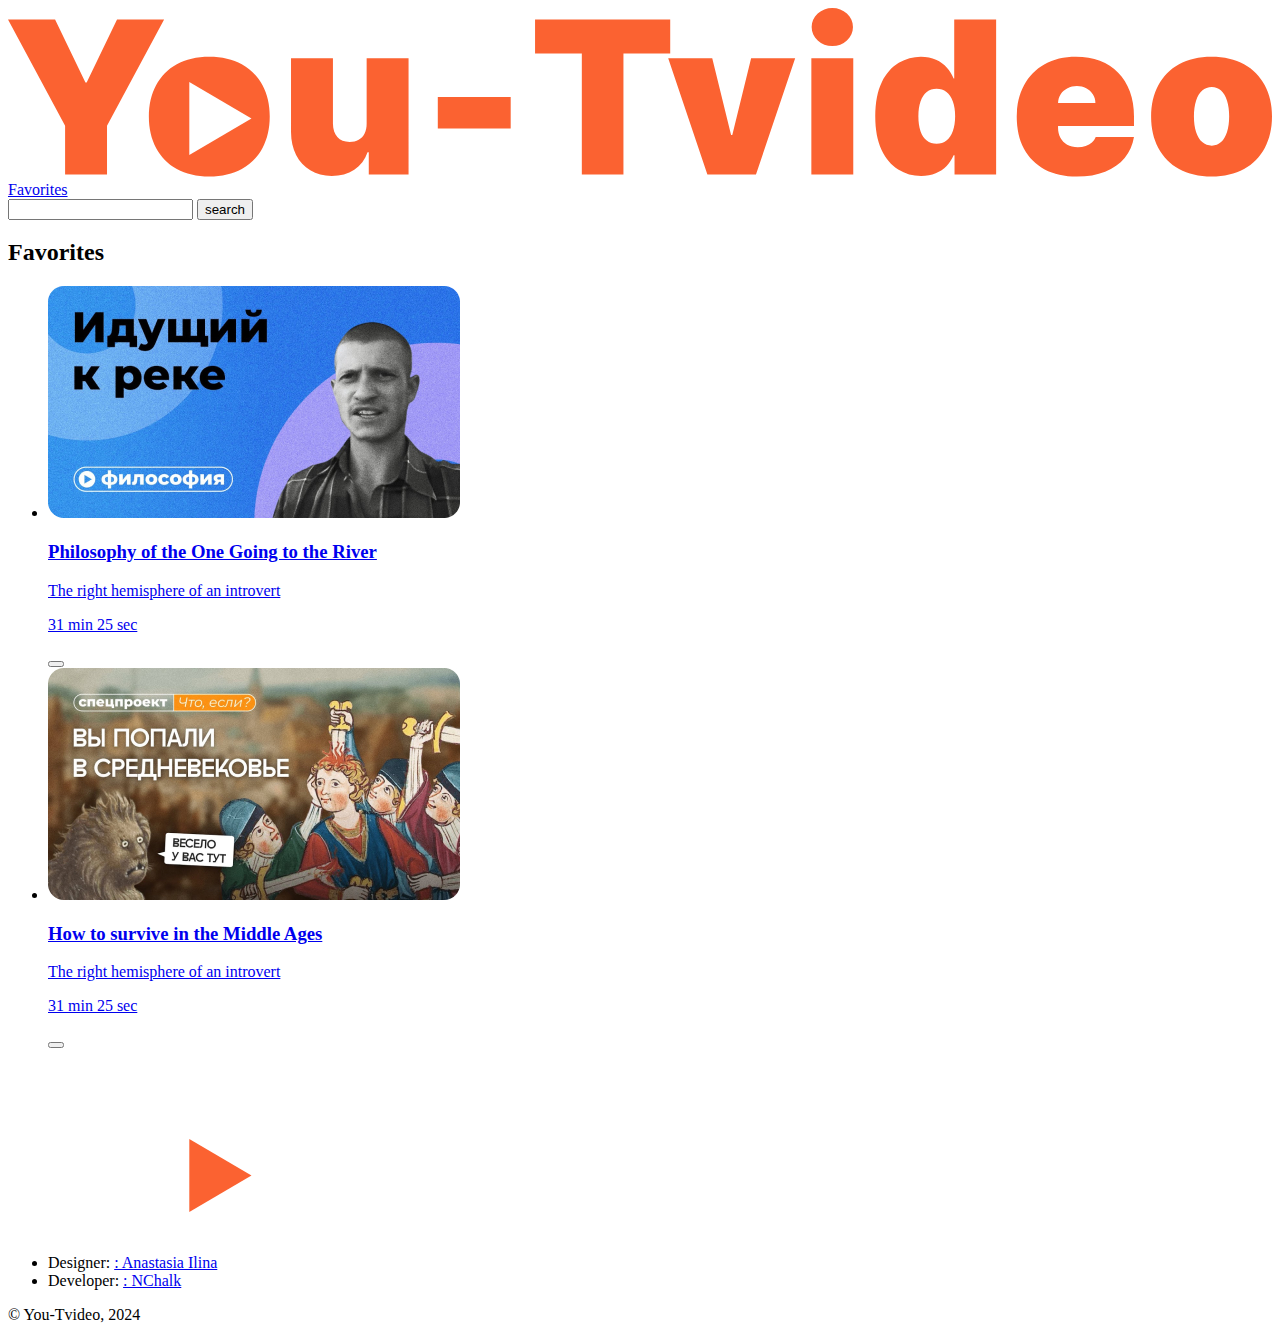
==== favorite.html @ aa12501b "html" ====
<!DOCTYPE html>
<html lang="en">

<head>
    <meta charset="UTF-8">
    <meta name="viewport" content="width=device-width, initial-scale=1.0">
    <title>YouTVideo - Comfortable video hosting for you</title>
</head>

<body>
    <header class="header">
        <div class="container header__container">
            <a href="#" class="header__link">
                <svg class="header__logo" viewBox="0 0 240 32" role="img" aria-label="logo of youtvideo">
                    <use xlink:href="/image/sprite.svg#logo-orange"></use>
                </svg>
            </a>
            <a href="/favorite.html" class="header__link header__link_favorite">
                Favorites
            </a>
        </div>
    </header>

    <main>
        <section class="search">
            <div class="container">
                <form class="search__form">
                    <label class="search__label">
                        <input type="search" class="search__input">
                        <button class="search__btn" type="submit">search</button>
                    </label>
                </form>
            </div>
        </section>
        <section class="video-list">
            <div class="container">
                <h2 class="video-list__title">Favorites</h2>
                <ul class="video-list__items">
                    <li class="video-list__item">
                        <article class="video-card">
                            <a href="/video/11" class="video-card__link">
                                <img src="image/image1.jpg" alt="video preview Philosophy of the One Going to the River" class="video-card__thumbnail">
                                <h3 class="video-card__title">Philosophy of the One Going to the River</h3>
                                <p class="video-card__channel">The right hemisphere of an introvert</p>
                                <p class="video-card__duration">31 min 25 sec</p>
                            </a>
                            <button class="video-card__favorite" type="button"></button>
                        </article>
                    </li>

                    <li class="video-list__item">
                        <article class="video-card">
                            <a href="/video/12" class="video-card__link">
                                <img src="image/image2.jpg" alt="video preview How to survive in the Middle Ages" class="video-card__thumbnail">
                                <h3 class="video-card__title">How to survive in the Middle Ages</h3>
                                <p class="video-card__channel">The right hemisphere of an introvert</p>
                                <p class="video-card__duration">31 min 25 sec</p>
                            </a>
                            <button class="video-card__favorite" type="button"></button>
                        </article>
                    </li>
                </ul>
            </div>
        </section>
    </main>
    <footer class="footer">
        <div class="container footer__container">
            <a href="#" class="footer__link">
                <svg class="footer__logo" viewBox="0 0 360 48" role="img" aria-label="logo of youtvideo">
                    <use xlink:href="/image/sprite.svg#logo-white"></use>
                </svg>
            </a>

            <ul class="footer__devrlopers-list">
                <li class="footer__developers_item">Designer:
                    <a class="footer__developers_link" href="https://t.me/Mrshmallowww" target="_blank" rel="noopener">: Anastasia Ilina</a>
                </li>
                <li class="footer__developers_item">Developer:
                    <a class="footer__developers_link" href="https://t.me/dev_Nchalk" target="_blank" rel="noopener">: NChalk</a>
                </li>
            </ul>

            <p class="footer__copyright">
                © You-Tvideo, 2024
            </p>
        </div>
    </footer>
</body>

</html>
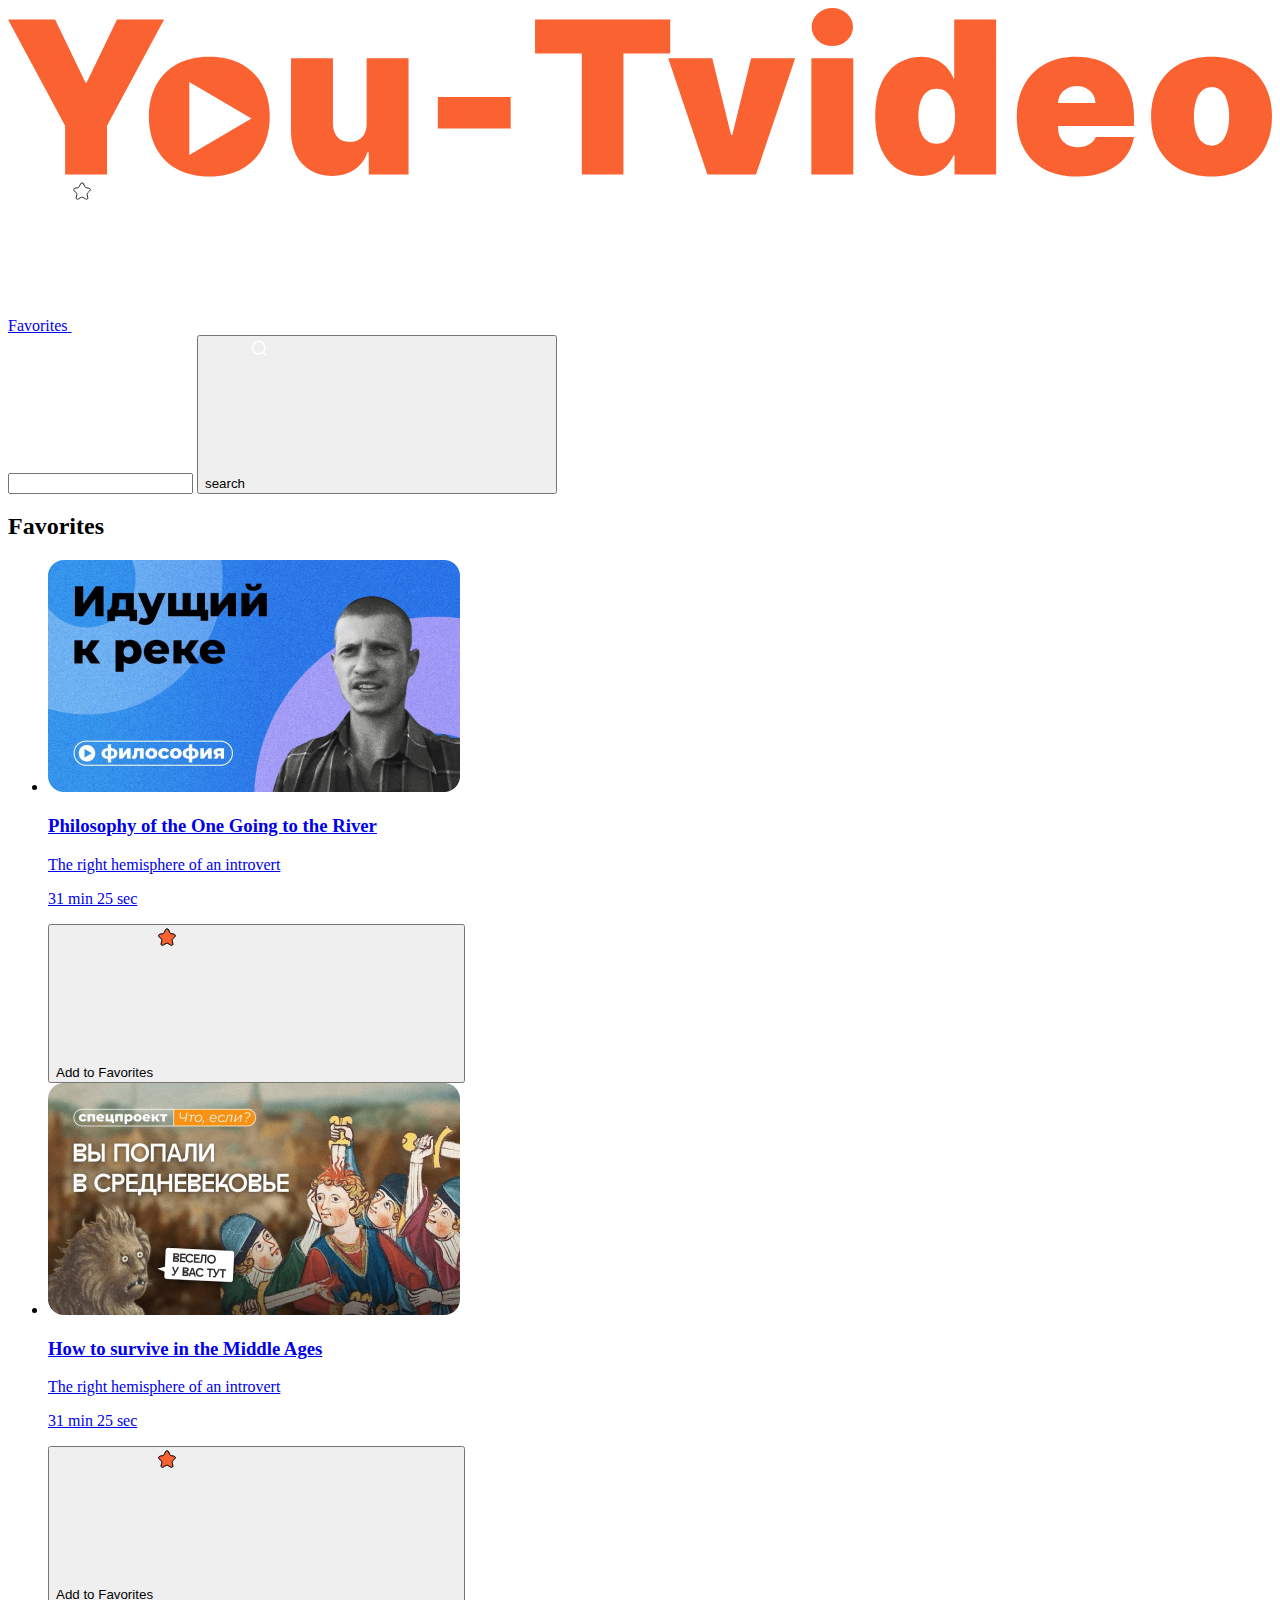
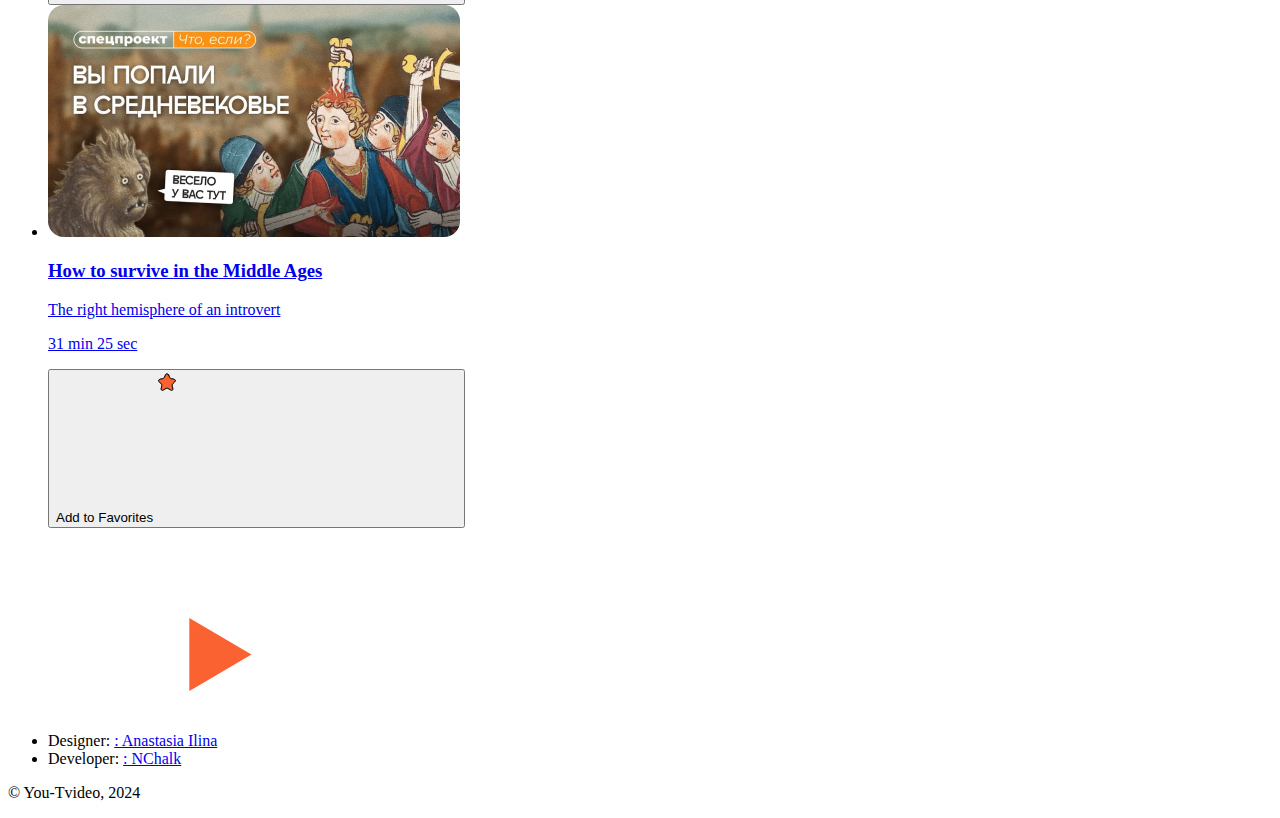
==== commit 0372b4a2: "html complete" ====
--- a/favorite.html
+++ b/favorite.html
@@ -16,8 +16,11 @@
                 </svg>
             </a>
             <a href="/favorite.html" class="header__link header__link_favorite">
-                Favorites
+                <span>Favorites</span>
             </a>
+            <svg class="header__icon">
+                <use xlink:href="/image/sprite.svg#star-ob"></use>
+            </svg>
         </div>
     </header>
 
@@ -25,10 +28,13 @@
         <section class="search">
             <div class="container">
                 <form class="search__form">
-                    <label class="search__label">
-                        <input type="search" class="search__input">
-                        <button class="search__btn" type="submit">search</button>
-                    </label>
+                    <input type="search" class="search__input">
+                    <button class="search__btn" type="submit">
+                        <span>search</span>
+                        <svg class="serarch__icon">
+                            <use xlink:href="/image/sprite.svg#search"></use>
+                        </svg>
+                    </button>
                 </form>
             </div>
         </section>
@@ -39,24 +45,60 @@
                     <li class="video-list__item">
                         <article class="video-card">
                             <a href="/video/11" class="video-card__link">
-                                <img src="image/image1.jpg" alt="video preview Philosophy of the One Going to the River" class="video-card__thumbnail">
+                                <img src="image/image1.jpg" alt="video preview Philosophy of the One Going to the River"
+                                    class="video-card__thumbnail">
                                 <h3 class="video-card__title">Philosophy of the One Going to the River</h3>
                                 <p class="video-card__channel">The right hemisphere of an introvert</p>
                                 <p class="video-card__duration">31 min 25 sec</p>
                             </a>
-                            <button class="video-card__favorite" type="button"></button>
+                            <button class="video-card__favorite" type="button"
+                                aria-label="Add to Favorites Philosophy of the One Going to the River">Add to
+                                Favorites
+                            <svg class="serarch__icon">
+                                <use class="star-o" xlink:href="/image/sprite.svg#star-ob"></use>
+                                <use class="star" xlink:href="/image/sprite.svg#star"></use>
+                            </svg>
+                            </button>
                         </article>
                     </li>
 
                     <li class="video-list__item">
                         <article class="video-card">
                             <a href="/video/12" class="video-card__link">
-                                <img src="image/image2.jpg" alt="video preview How to survive in the Middle Ages" class="video-card__thumbnail">
+                                <img src="image/image2.jpg" alt="video preview How to survive in the Middle Ages"
+                                    class="video-card__thumbnail">
                                 <h3 class="video-card__title">How to survive in the Middle Ages</h3>
                                 <p class="video-card__channel">The right hemisphere of an introvert</p>
                                 <p class="video-card__duration">31 min 25 sec</p>
                             </a>
-                            <button class="video-card__favorite" type="button"></button>
+                            <button class="video-card__favorite" type="button"
+                                aria-label="Add to Favorites Philosophy of the One Going to the River">Add to
+                                Favorites
+                            <svg class="serarch__icon">
+                                <use class="star-o" xlink:href="/image/sprite.svg#star-ob"></use>
+                                <use class="star" xlink:href="/image/sprite.svg#star"></use>
+                            </svg>
+                            </button>
+                        </article>
+                    </li>
+
+                    <li class="video-list__item">
+                        <article class="video-card">
+                            <a href="/video/12" class="video-card__link">
+                                <img src="image/image2.jpg" alt="video preview How to survive in the Middle Ages"
+                                    class="video-card__thumbnail">
+                                <h3 class="video-card__title">How to survive in the Middle Ages</h3>
+                                <p class="video-card__channel">The right hemisphere of an introvert</p>
+                                <p class="video-card__duration">31 min 25 sec</p>
+                            </a>
+                            <button class="video-card__favorite" type="button"
+                                aria-label="Add to Favorites Philosophy of the One Going to the River">Add to
+                                Favorites
+                            <svg class="serarch__icon">
+                                <use class="star-o" xlink:href="/image/sprite.svg#star-ob"></use>
+                                <use class="star" xlink:href="/image/sprite.svg#star"></use>
+                            </svg>
+                            </button>
                         </article>
                     </li>
                 </ul>
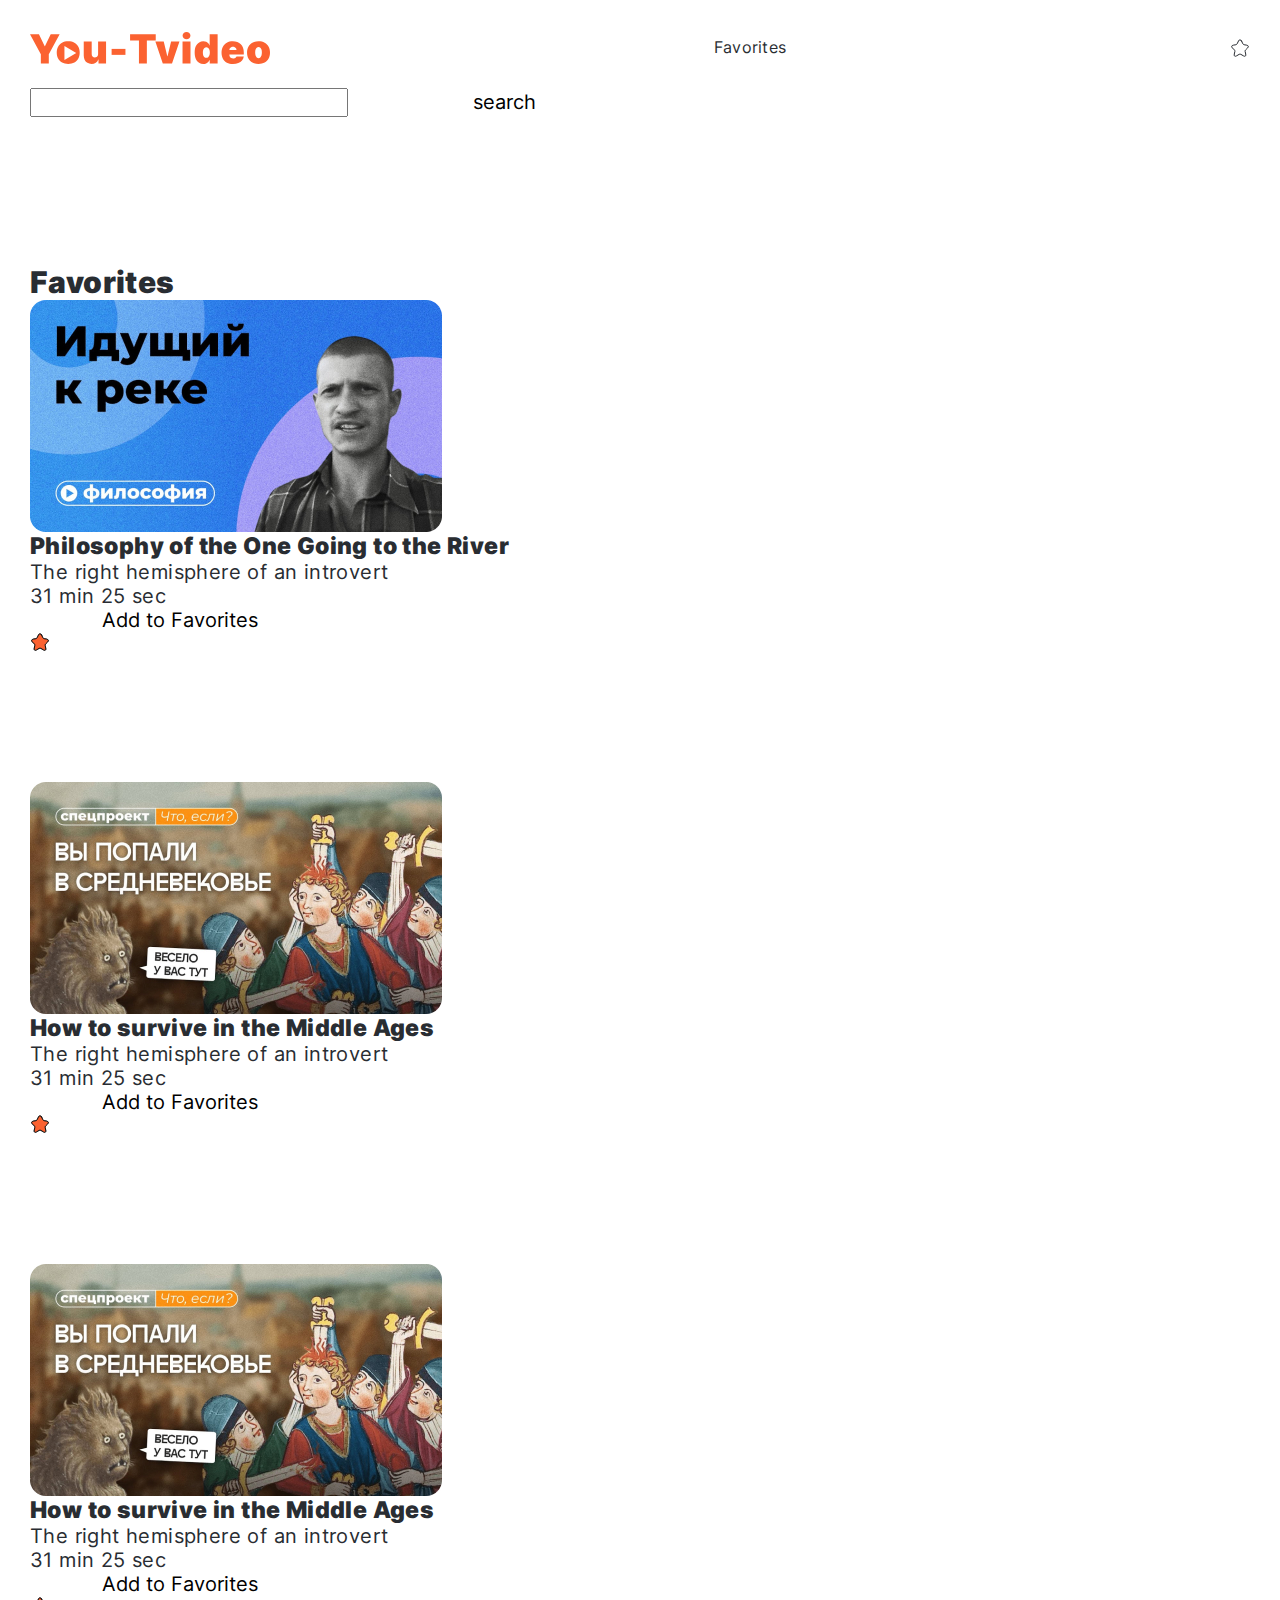
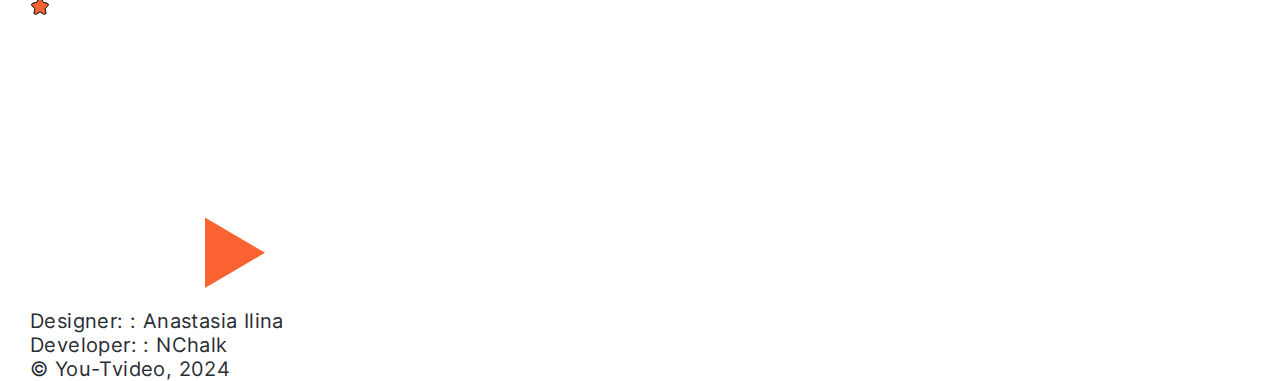
==== commit 6d2322cb: "styles wip" ====
--- a/favorite.html
+++ b/favorite.html
@@ -5,6 +5,8 @@
     <meta charset="UTF-8">
     <meta name="viewport" content="width=device-width, initial-scale=1.0">
     <title>YouTVideo - Comfortable video hosting for you</title>
+    <link rel="stylesheet" href="css/normalize.css">
+    <link rel="stylesheet" href="css/index.css">
 </head>
 
 <body>
@@ -54,10 +56,10 @@
                             <button class="video-card__favorite" type="button"
                                 aria-label="Add to Favorites Philosophy of the One Going to the River">Add to
                                 Favorites
-                            <svg class="serarch__icon">
-                                <use class="star-o" xlink:href="/image/sprite.svg#star-ob"></use>
-                                <use class="star" xlink:href="/image/sprite.svg#star"></use>
-                            </svg>
+                                <svg class="serarch__icon">
+                                    <use class="star-o" xlink:href="/image/sprite.svg#star-ob"></use>
+                                    <use class="star" xlink:href="/image/sprite.svg#star"></use>
+                                </svg>
                             </button>
                         </article>
                     </li>
@@ -74,10 +76,10 @@
                             <button class="video-card__favorite" type="button"
                                 aria-label="Add to Favorites Philosophy of the One Going to the River">Add to
                                 Favorites
-                            <svg class="serarch__icon">
-                                <use class="star-o" xlink:href="/image/sprite.svg#star-ob"></use>
-                                <use class="star" xlink:href="/image/sprite.svg#star"></use>
-                            </svg>
+                                <svg class="serarch__icon">
+                                    <use class="star-o" xlink:href="/image/sprite.svg#star-ob"></use>
+                                    <use class="star" xlink:href="/image/sprite.svg#star"></use>
+                                </svg>
                             </button>
                         </article>
                     </li>
@@ -94,10 +96,10 @@
                             <button class="video-card__favorite" type="button"
                                 aria-label="Add to Favorites Philosophy of the One Going to the River">Add to
                                 Favorites
-                            <svg class="serarch__icon">
-                                <use class="star-o" xlink:href="/image/sprite.svg#star-ob"></use>
-                                <use class="star" xlink:href="/image/sprite.svg#star"></use>
-                            </svg>
+                                <svg class="serarch__icon">
+                                    <use class="star-o" xlink:href="/image/sprite.svg#star-ob"></use>
+                                    <use class="star" xlink:href="/image/sprite.svg#star"></use>
+                                </svg>
                             </button>
                         </article>
                     </li>
@@ -115,10 +117,12 @@
 
             <ul class="footer__devrlopers-list">
                 <li class="footer__developers_item">Designer:
-                    <a class="footer__developers_link" href="https://t.me/Mrshmallowww" target="_blank" rel="noopener">: Anastasia Ilina</a>
+                    <a class="footer__developers_link" href="https://t.me/Mrshmallowww" target="_blank" rel="noopener">:
+                        Anastasia Ilina</a>
                 </li>
                 <li class="footer__developers_item">Developer:
-                    <a class="footer__developers_link" href="https://t.me/dev_Nchalk" target="_blank" rel="noopener">: NChalk</a>
+                    <a class="footer__developers_link" href="https://t.me/dev_Nchalk" target="_blank" rel="noopener">:
+                        NChalk</a>
                 </li>
             </ul>
 
--- a/css/index.css
+++ b/css/index.css
@@ -0,0 +1,161 @@
+@font-face {
+  font-family: Inter;
+  font-weight: 400;
+  src: url('../fonts/inter-v13-cyrillic_latin-regular.woff2')
+}
+
+@font-face {
+  font-family: Inter;
+  font-weight: 900;
+  src: url('../fonts/inter-v13-cyrillic_latin-900.woff2')
+}
+
+html {
+    position: relative;
+    box-sizing: border-box;
+  }
+  
+  *,
+  *::before,
+  *::after {
+    box-sizing: inherit;
+  }
+  
+  body {
+    position: relative;
+    overflow-x: hidden;
+    min-width: 320px;
+    min-height: 100vh;
+    font-family: Inter, sans-serif;
+    -webkit-font-smoothing: antialiased;
+    -moz-osx-font-smoothing: grayscale;
+    text-rendering: optimizeLegibility;
+    -webkit-tap-highlight-color: rgba(0, 0, 0, 0);
+    -webkit-tap-highlight-color: transparent;
+    font-size: 20px;
+    color: #292D32;
+    background-color: #fff;
+    line-height: 1.2;
+    letter-spacing: 0.02em;
+  }
+  
+  
+  img,
+  svg {
+    display: block;
+    max-width: 100%;
+    height: auto;
+  }
+  
+  svg {
+    max-height: 100%;
+  }
+  
+  
+  button {
+    padding: 0;
+    cursor: pointer;
+    border: none;
+    background-color: transparent;
+  }
+  
+  a {
+    text-decoration: none;
+    color: inherit;
+  }
+  
+  ul {
+    list-style: none;
+    padding: 0;
+    margin: 0;
+  }
+  
+  h1,
+  h2,
+  h3,
+  p,
+  figure,
+  fieldset {
+    margin: 0;
+  }
+  
+  iframe {
+    border: none;
+  }
+  
+  
+  .visually-hidden {
+    position: fixed;
+    transform: scale(0);
+  }
+  
+  
+  .container {
+    max-width: 1320px;
+    padding: 0 30px;
+    margin: 0 auto;
+  }
+
+  .header {
+    padding: 32px 0 24px;
+
+  }
+  
+  .header__container {
+    display: flex;
+    align-items: center;
+    justify-content: space-between;
+  }
+
+  .header__logo {
+    width: 240px;
+  }
+
+  .header__link_favorite {
+    display: flex;
+    align-items: center;
+    gap: 4px;
+    font-size: 16px;
+    letter-spacing: 0.02em;
+  }
+
+  .header__icon {
+    width: 20px;
+    height: 20px;
+  }
+
+  .hero {
+    padding: 60px 0 80px;
+    background: #FF6A00 url("../image/background.jpg") center/cover;
+  }
+
+  .hero__container {
+    display: flex;
+    flex-direction: column;
+    align-items: center;
+  }
+
+  .hero__link {
+
+  }
+  .hero__link_favorite {
+  }
+  .hero__icon {
+  }
+
+  .hero__logo {
+    width: 240px;
+    margin-bottom: 80px;
+  }
+
+  .hero__title {
+    font-size: 70px;
+    font-weight: 900;
+    letter-spacing: 0.02em;
+    margin-bottom: 40px;
+  }
+
+  .hero__tagline {
+    font-size: 20px;
+    letter-spacing: 0.02em;
+  }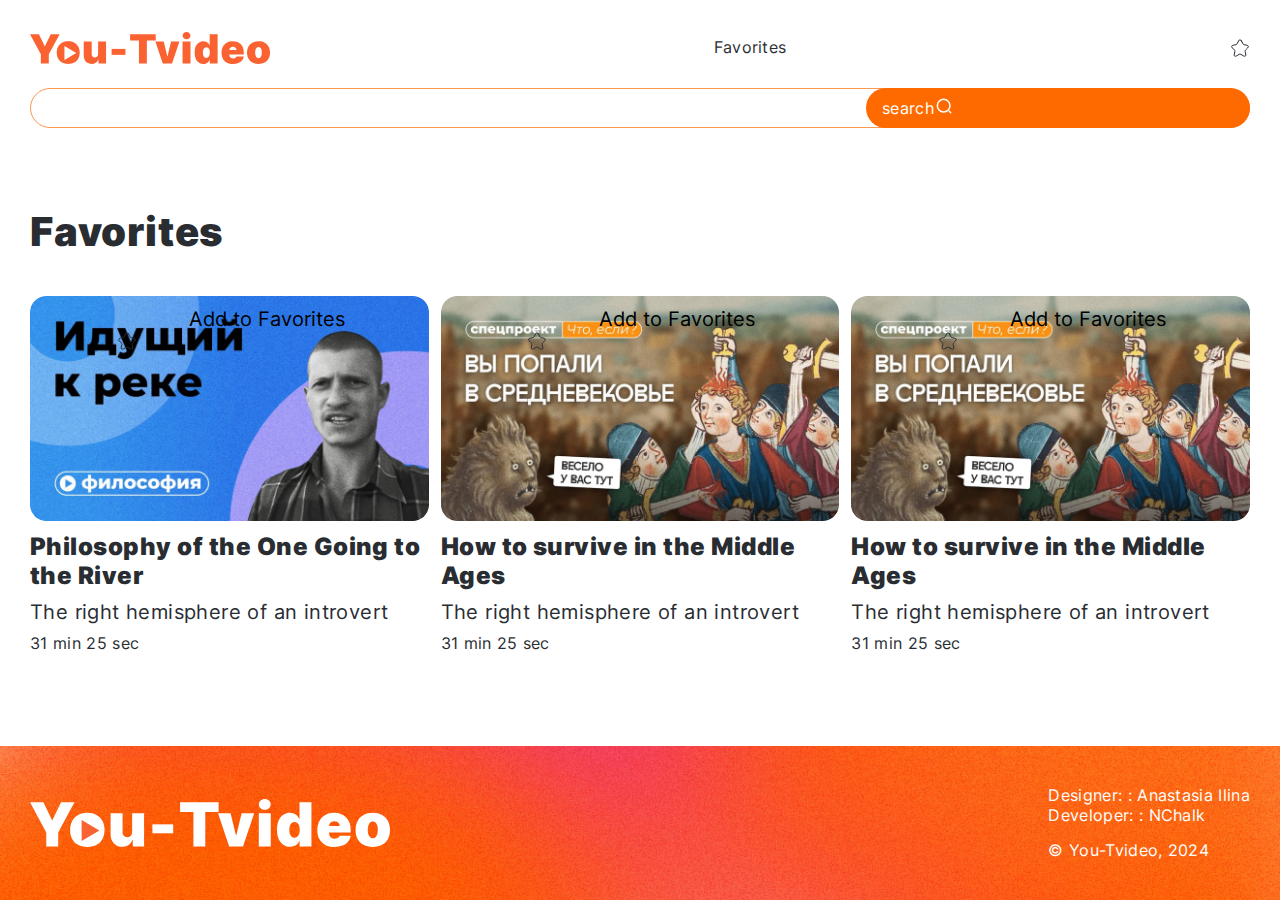
==== commit afd18fbd: "index adapt wip" ====
--- a/favorite.html
+++ b/favorite.html
@@ -109,19 +109,19 @@
     </main>
     <footer class="footer">
         <div class="container footer__container">
-            <a href="#" class="footer__link">
+            <a href="#" class="footer__link footer__link__logo">
                 <svg class="footer__logo" viewBox="0 0 360 48" role="img" aria-label="logo of youtvideo">
                     <use xlink:href="/image/sprite.svg#logo-white"></use>
                 </svg>
             </a>
 
-            <ul class="footer__devrlopers-list">
-                <li class="footer__developers_item">Designer:
-                    <a class="footer__developers_link" href="https://t.me/Mrshmallowww" target="_blank" rel="noopener">:
+            <ul class="footer__devrlopers">
+                <li class="footer__developers-item">Designer:
+                    <a class="footer__link footer__link_developers" href="https://t.me/Mrshmallowww" target="_blank" rel="noopener">:
                         Anastasia Ilina</a>
                 </li>
-                <li class="footer__developers_item">Developer:
-                    <a class="footer__developers_link" href="https://t.me/dev_Nchalk" target="_blank" rel="noopener">:
+                <li class="footer__developers-item">Developer:
+                    <a class="footer__link footer__link_developers" href="https://t.me/dev_Nchalk" target="_blank" rel="noopener">:
                         NChalk</a>
                 </li>
             </ul>
--- a/css/index.css
+++ b/css/index.css
@@ -38,6 +38,15 @@
     line-height: 1.2;
     letter-spacing: 0.02em;
   }
+
+  html, body {
+    display: flex;
+    flex-direction: column;
+    height: 100%;
+  }
+  main {
+    flex-grow: 1;
+  }
   
   
   img,
@@ -91,8 +100,10 @@
   
   
   .container {
-    max-width: 1320px;
-    padding: 0 30px;
+    --container-width: 1260px;
+    --container-offset: 30px;
+    max-width: calc(var(--container-width) + var(--container-offset) * 2);
+    padding: 0 var(--container-offset);
     margin: 0 auto;
   }
 
@@ -127,20 +138,31 @@
   .hero {
     padding: 60px 0 80px;
     background: #FF6A00 url("../image/background.jpg") center/cover;
+    color: #fff;
+    margin-bottom: 32px;
   }
 
   .hero__container {
     display: flex;
     flex-direction: column;
     align-items: center;
+    position: relative;
   }
 
   .hero__link {
-
-  }
-  .hero__link_favorite {
-  }
+    position: absolute;
+    top: -36px;
+    right: 0;
+    display: flex;
+    align-items: center;
+    gap: 4px;
+    font-size: 16px;
+    letter-spacing: 0.02em;
+  }
+
   .hero__icon {
+    width: 20px;
+    height: 20px;
   }
 
   .hero__logo {
@@ -153,9 +175,425 @@
     font-weight: 900;
     letter-spacing: 0.02em;
     margin-bottom: 40px;
+    text-align: center;
   }
 
   .hero__tagline {
     font-size: 20px;
     letter-spacing: 0.02em;
+    text-align: center;
+  }
+
+  .search__form {
+    position: relative;
+    width: 100%;
+  }
+
+  .search__input {
+    width: 100%;
+    border-radius: 40px;
+    border: 1px solid #FB9953;
+    padding: 10px 124px 10px 24px;
+    outline: none;
+    font-size: 16px;
+    letter-spacing: 0.02em;
+  }
+
+  .search__input::placeholder {
+    color: #292D32;
+    letter-spacing: 0.02em;
+  }
+
+  .search__btn {
+    position: absolute;
+    top: 0;
+    right: 0;
+    bottom: 0;
+    padding: 8px 16px;
+    display: flex;
+    align-items: center;
+    border-radius: 40px;
+    background: #ff6a00;
+    color: #fff;
+    font-size: 16px;
+    letter-spacing: 0.02em;
+  }
+
+  .search__icon {
+    width: 20px;
+    height: 20px;
+  }
+
+  .video-list {
+    padding: 80px 0;
+  }
+
+  .video-list__title {
+    font-size: 40px;
+    font-weight: 900;
+    letter-spacing: 0.02em;
+    margin-bottom: 40px;
+  }
+
+  .video-list__items {
+    display: grid;
+    grid-template-columns: repeat(3, 1fr);
+    gap: 40px 12px;
+  }
+
+  .video-card {
+    position: relative;
+  }
+
+  .video-card__thumbnail {
+    border-radius: 16px;
+    margin-bottom: 12px;
+    width: 100%;
+  }
+
+  .video-card__title {
+    font-size: 24px;
+    font-weight: 900;
+    letter-spacing: 0.02em;
+    margin-bottom: 10px;
+  }
+
+  .video-card__channel {
+    margin-bottom: 10px;
+    font-size: 20px;
+    letter-spacing: 0.02em;
+  }
+
+  .video-card__duration {
+    font-size: 16px;
+    letter-spacing: 0.02em;
+  }
+
+  .video-card__favorite {
+    position: absolute;
+    top: 12px;
+    right: 12px;
+  }
+
+  .video-card__favorite .star {
+    display: none;
+  }
+
+  .video-card__favorite_active .star {
+    display: block;
+  }
+
+  .video-card__icon {
+    width: 20px;
+    height: 20px;
+  }
+
+  .video {
+    padding-top: 80px;
+  }
+
+  .video__player {
+    position: relative;
+    padding-bottom: 56.25%;
+    height: 0;
+    overflow: hidden;
+    margin-bottom: 32px;
+  }
+
+  .video__iframe {
+    position: absolute;
+    top: 0;
+    left: 0;
+    width: 100%;
+    height: 100%;
+    border-radius: 16px;
+  }
+
+  .video__container {
+    display: flex;
+    justify-content: space-between;
+    gap: 34px;
+  }
+
+  .video__content {
+    max-width: 1048px;
+  }
+
+  .video__title {
+    font-size: 40px;
+    font-weight: 900;
+    letter-spacing: 0.02em;
+    margin-bottom: 24px;
+  }
+
+  .video__channel {
+    font-size: 24px;
+    letter-spacing: 0.02em;
+    margin-bottom: 24px;
+  }
+
+  .video__info {
+    font-size: 24px;
+    letter-spacing: 0.02em;
+  }
+
+  .video__description {
+    font-size: 24px;
+    letter-spacing: 0.02em;
+  }
+
+  .video__link {
+    flex-shrink: 0;
+    width: max-content;
+    align-self: start;
+    white-space: nowrap;
+    display: flex;
+    gap: 4px;
+    align-items: center;
+  }
+    
+  .video__link .video__no-favorite {
+    display: block;
+  }
+
+  .video__link .video__favorite {
+    display: none;
+  }
+
+  .video__link_active .video__no-favorite {
+    display: none;
+  }
+
+  .video__link_active .video__favorite {
+    display: block;
+  }
+  .video__icon {
+    width: 20px;
+    height: 20px;
+  }
+
+  .footer {
+    padding: 40px 0;
+    background: #FF6A00 url("../image/background.jpg") center/cover;
+    color: #fff;
+    font-size: 16px;
+    letter-spacing: 0.02em;
+  }
+
+  .footer__container {
+    display: grid;
+    grid-template-columns: 1fr max-content;
+    align-items: center;
+    justify-content: space-between;
+    gap: 16px 30px;
+  }
+
+  .footer__link:hover {
+    color: #ccc;
+  }
+
+  .footer__link__logo {
+    max-width: 360px;
+    width: 100%;
+    grid-column: 1/2;
+    grid-row: 1/3;
+  }
+
+  .footer__logo {
+    width: 100%;
+  }
+
+  .footer__developers {
+    grid-column: 2/3;
+  }
+
+  .footer__developers_item {
+    margin-bottom: 8px;
+  }
+
+  .footer__developers_item:last-child {
+    margin-bottom: 0;
+  }
+  
+  .footer__copyright {
+    grid-column: 2/3;
+  }
+
+  @media (width <= 1024px) {
+    .container {
+      --container-width: 942px;
+    }
+
+    .hero {
+      padding: 40px 0 58px;
+    }
+
+    .hero__logo {
+      width: 200px;
+      margin-bottom: 45px;
+    }
+
+    .hero__title {
+      font-size: 50px;
+      margin-bottom: 32px;
+    }
+
+    .hero__link {
+      top: -16px;
+    }
+
+    .video-list {
+      padding: 60px 0;
+    }
+
+    .video-list__items {
+      row-gap: 32px;
+    }
+
+    .video-list-title {
+      font-size: 32px;
+      margin-bottom: 40px;
+    }
+
+    .video-card__title {
+      font-size: 24px;
+    }
+
+    .video-card__channel {
+      font-size: 20px;
+    }
+
+    .video-card__duration {
+      font-size: 16px;
+    }
+
+    .video {
+      padding: 60px 0;
+    }
+
+    .video__content {
+      max-width: 730px;
+    }
+
+    .video__title {
+      font-size: 32px;
+      margin-bottom: 24px;
+    }
+
+    .video__channel {
+      font-size: 20px;
+      margin-bottom: 20px;
+    }
+
+    .video__info {
+      font-size: 20px;
+    }
+
+    .video__description {
+      font-size: 20px;
+    }
+
+    .footer {
+      padding: 27px 0;
+      font-size: 14px;
+    }
+
+    .footer__link__logo {
+      max-width: 305px;
+    }
+
+    @media (width <=768px) {
+      .container {
+        --container-width: 624px;
+      }
+
+      .hero__link-text {
+        position: fixed;
+        transform: scale(0);
+      }
+
+      .hero {
+        padding-bottom: 42px;
+      }
+
+      .hero__title {
+        font-size: 40px;
+      }
+
+      .video-list__items {
+        grid-template-columns: repeat(2, 1fr);
+      }
+    }
+
+    @media(width <=540px) {
+      .container {
+        --container-offset: 11px;
+      }
+
+      .hero {
+        padding: 16px 0 32px;
+        margin-bottom: 20px;
+      }
+
+      .hero__container {
+        display: grid;
+        justify-content: space-between;
+        align-items: center;
+      }
+
+      .hero__logo {
+        width: 145px;
+        grid-row: 1/2;
+        grid-column: 1/2;
+        margin-bottom: 0;
+      }
+
+      .hero__link {
+        position: static;
+        grid-row: 1/2;
+        grid-column: 2/3;
+        justify-self: end;
+      }
+
+      .hero__title {
+        grid-column: 1/3;
+        font-size: 24px;
+        margin-bottom: 0;
+        padding: 25px 0 20px;
+      }
+
+      .hero__tagline {
+        grid-column: 1/-1;
+        font-size: 16px;
+      }
+
+      .video-list {
+        padding: 40px 0 60px;
+      }
+
+      .video-list__title {
+        font-size: 24px;
+        margin-bottom: 20px;
+      }
+
+      .video-list__items {
+        grid-template-columns: 1fr;
+        gap: 20px;
+      }
+
+      .video-card__title {
+        font-size: 18px;
+        margin-bottom: 6px;
+      }
+
+      .video-card__channel {
+        font-size: 16px;
+        margin-bottom: 6px;
+      }
+
+      .video-card__duration {
+        font-size: 14px;
+      }
+    }
+
   }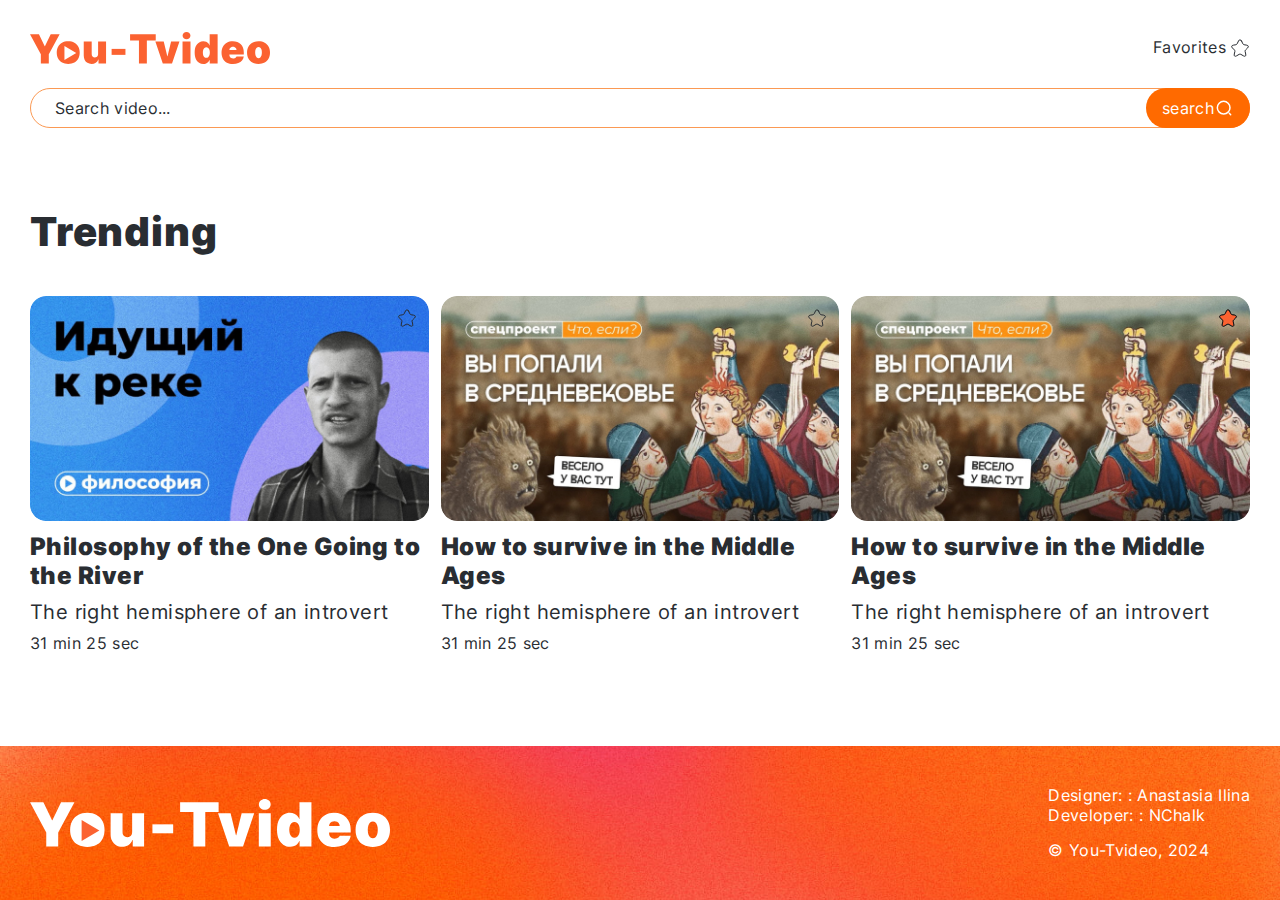
==== commit c66ccdf3: "adapt complete" ====
--- a/favorite.html
+++ b/favorite.html
@@ -18,11 +18,11 @@
                 </svg>
             </a>
             <a href="/favorite.html" class="header__link header__link_favorite">
-                <span>Favorites</span>
+                <span class="header__link-text">Favorites</span>
+                <svg class="header__icon">
+                    <use xlink:href="/image/sprite.svg#star-ob"></use>
+                </svg>
             </a>
-            <svg class="header__icon">
-                <use xlink:href="/image/sprite.svg#star-ob"></use>
-            </svg>
         </div>
     </header>
 
@@ -30,10 +30,10 @@
         <section class="search">
             <div class="container">
                 <form class="search__form">
-                    <input type="search" class="search__input">
+                    <input type="search" class="search__input" placeholder="Search video...">
                     <button class="search__btn" type="submit">
                         <span>search</span>
-                        <svg class="serarch__icon">
+                        <svg class="search__icon">
                             <use xlink:href="/image/sprite.svg#search"></use>
                         </svg>
                     </button>
@@ -42,7 +42,7 @@
         </section>
         <section class="video-list">
             <div class="container">
-                <h2 class="video-list__title">Favorites</h2>
+                <h2 class="video-list__title">Trending</h2>
                 <ul class="video-list__items">
                     <li class="video-list__item">
                         <article class="video-card">
@@ -54,9 +54,8 @@
                                 <p class="video-card__duration">31 min 25 sec</p>
                             </a>
                             <button class="video-card__favorite" type="button"
-                                aria-label="Add to Favorites Philosophy of the One Going to the River">Add to
-                                Favorites
-                                <svg class="serarch__icon">
+                                aria-label="Add to Favorites Philosophy of the One Going to the River">
+                                <svg class="video-card__icon">
                                     <use class="star-o" xlink:href="/image/sprite.svg#star-ob"></use>
                                     <use class="star" xlink:href="/image/sprite.svg#star"></use>
                                 </svg>
@@ -74,9 +73,8 @@
                                 <p class="video-card__duration">31 min 25 sec</p>
                             </a>
                             <button class="video-card__favorite" type="button"
-                                aria-label="Add to Favorites Philosophy of the One Going to the River">Add to
-                                Favorites
-                                <svg class="serarch__icon">
+                                aria-label="Add to Favorites Philosophy of the One Going to the River">
+                                <svg class="video-card__icon">
                                     <use class="star-o" xlink:href="/image/sprite.svg#star-ob"></use>
                                     <use class="star" xlink:href="/image/sprite.svg#star"></use>
                                 </svg>
@@ -93,10 +91,9 @@
                                 <p class="video-card__channel">The right hemisphere of an introvert</p>
                                 <p class="video-card__duration">31 min 25 sec</p>
                             </a>
-                            <button class="video-card__favorite" type="button"
-                                aria-label="Add to Favorites Philosophy of the One Going to the River">Add to
-                                Favorites
-                                <svg class="serarch__icon">
+                            <button class="video-card__favorite video-card__favorite_active" type="button"
+                                aria-label="Add to Favorites Philosophy of the One Going to the River">
+                                <svg class="video-card__icon">
                                     <use class="star-o" xlink:href="/image/sprite.svg#star-ob"></use>
                                     <use class="star" xlink:href="/image/sprite.svg#star"></use>
                                 </svg>
--- a/css/index.css
+++ b/css/index.css
@@ -350,6 +350,8 @@
     display: flex;
     gap: 4px;
     align-items: center;
+    font-size: 16px;
+    letter-spacing: 0.02em;
   }
     
   .video__link .video__no-favorite {
@@ -468,7 +470,7 @@
     }
 
     .video {
-      padding: 60px 0;
+      padding-top: 60px;
     }
 
     .video__content {
@@ -502,98 +504,161 @@
       max-width: 305px;
     }
 
-    @media (width <=768px) {
-      .container {
-        --container-width: 624px;
-      }
-
-      .hero__link-text {
-        position: fixed;
-        transform: scale(0);
-      }
-
-      .hero {
-        padding-bottom: 42px;
-      }
-
-      .hero__title {
-        font-size: 40px;
-      }
-
-      .video-list__items {
-        grid-template-columns: repeat(2, 1fr);
-      }
-    }
-
-    @media(width <=540px) {
-      .container {
-        --container-offset: 11px;
-      }
-
-      .hero {
-        padding: 16px 0 32px;
-        margin-bottom: 20px;
-      }
-
-      .hero__container {
-        display: grid;
-        justify-content: space-between;
-        align-items: center;
-      }
-
-      .hero__logo {
-        width: 145px;
-        grid-row: 1/2;
-        grid-column: 1/2;
-        margin-bottom: 0;
-      }
-
-      .hero__link {
-        position: static;
-        grid-row: 1/2;
-        grid-column: 2/3;
-        justify-self: end;
-      }
-
-      .hero__title {
-        grid-column: 1/3;
-        font-size: 24px;
-        margin-bottom: 0;
-        padding: 25px 0 20px;
-      }
-
-      .hero__tagline {
-        grid-column: 1/-1;
-        font-size: 16px;
-      }
-
-      .video-list {
-        padding: 40px 0 60px;
-      }
-
-      .video-list__title {
-        font-size: 24px;
-        margin-bottom: 20px;
-      }
-
-      .video-list__items {
-        grid-template-columns: 1fr;
-        gap: 20px;
-      }
-
-      .video-card__title {
-        font-size: 18px;
-        margin-bottom: 6px;
-      }
-
-      .video-card__channel {
-        font-size: 16px;
-        margin-bottom: 6px;
-      }
-
-      .video-card__duration {
-        font-size: 14px;
-      }
-    }
+  }
+
+  @media (width <=768px) {
+    .container {
+      --container-width: 624px;
+    }
+
+    .hero__link-text,
+    .header__link-text {
+      position: fixed;
+      transform: scale(0);
+    }
+
+    .hero {
+      padding-bottom: 42px;
+    }
+
+    .hero__title {
+      font-size: 40px;
+    }
+
+    .video-list__items {
+      grid-template-columns: repeat(2, 1fr);
+    }
+
+    .video {
+      padding-top: 40px;
+    }
+
+    .video__container {
+      flex-direction: column-reverse;
+      gap: 24px;
+    }
+
+    .video__player {
+      margin-bottom: 24px;
+    }
+
+    
+  }
+
+  @media(width <=540px) {
+    .container {
+      --container-offset: 11px;
+    }
+
+    .hero {
+      padding: 16px 0 32px;
+      margin-bottom: 20px;
+    }
+
+    .hero__container {
+      display: grid;
+      justify-content: space-between;
+      align-items: center;
+    }
+
+    .hero__logo {
+      width: 145px;
+      grid-row: 1/2;
+      grid-column: 1/2;
+      margin-bottom: 0;
+    }
+
+    .hero__link {
+      position: static;
+      grid-row: 1/2;
+      grid-column: 2/3;
+      justify-self: end;
+    }
+
+    .hero__title {
+      grid-column: 1/3;
+      font-size: 24px;
+      margin-bottom: 0;
+      padding: 25px 0 20px;
+    }
+
+    .hero__tagline {
+      grid-column: 1/-1;
+      font-size: 16px;
+    }
+
+    .header__logo {
+      max-width: 145px;
+    }
+
+    .video-list {
+      padding: 40px 0 60px;
+    }
+
+    .video-list__title {
+      font-size: 24px;
+      margin-bottom: 20px;
+    }
+
+    .video-list__items {
+      grid-template-columns: 1fr;
+      gap: 20px;
+    }
+
+    .video-card__title {
+      font-size: 18px;
+      margin-bottom: 6px;
+    }
+
+    .video-card__channel {
+      font-size: 16px;
+      margin-bottom: 6px;
+    }
+
+    .video-card__duration {
+      font-size: 14px;
+    }
+
+    .video__player {
+      margin-bottom: 20px;
+    }
+
+    .video__title {
+      font-size: 24px;
+      margin-bottom: 16px;
+    }
+
+    .video__channel {
+      font-size: 16px;
+      margin-bottom: 12px;
+    }
+
+    .video__info {
+      font-size: 16px;
+    }
+
+    .video__description {
+      font-size: 16px;
+    }
+
+    .footer {
+      padding: 24px 0 32px;
+    }
+
+    .footer__container {
+      display: flex;
+      flex-direction: column;
+      align-items: start;
+    }
+
+    .footer__link__logo {
+      max-width: 180px;
+      margin-bottom: 24px;
+    }
+
+    .footer__devrlopers {
+      margin-bottom: 16px;
+    }
+
 
   }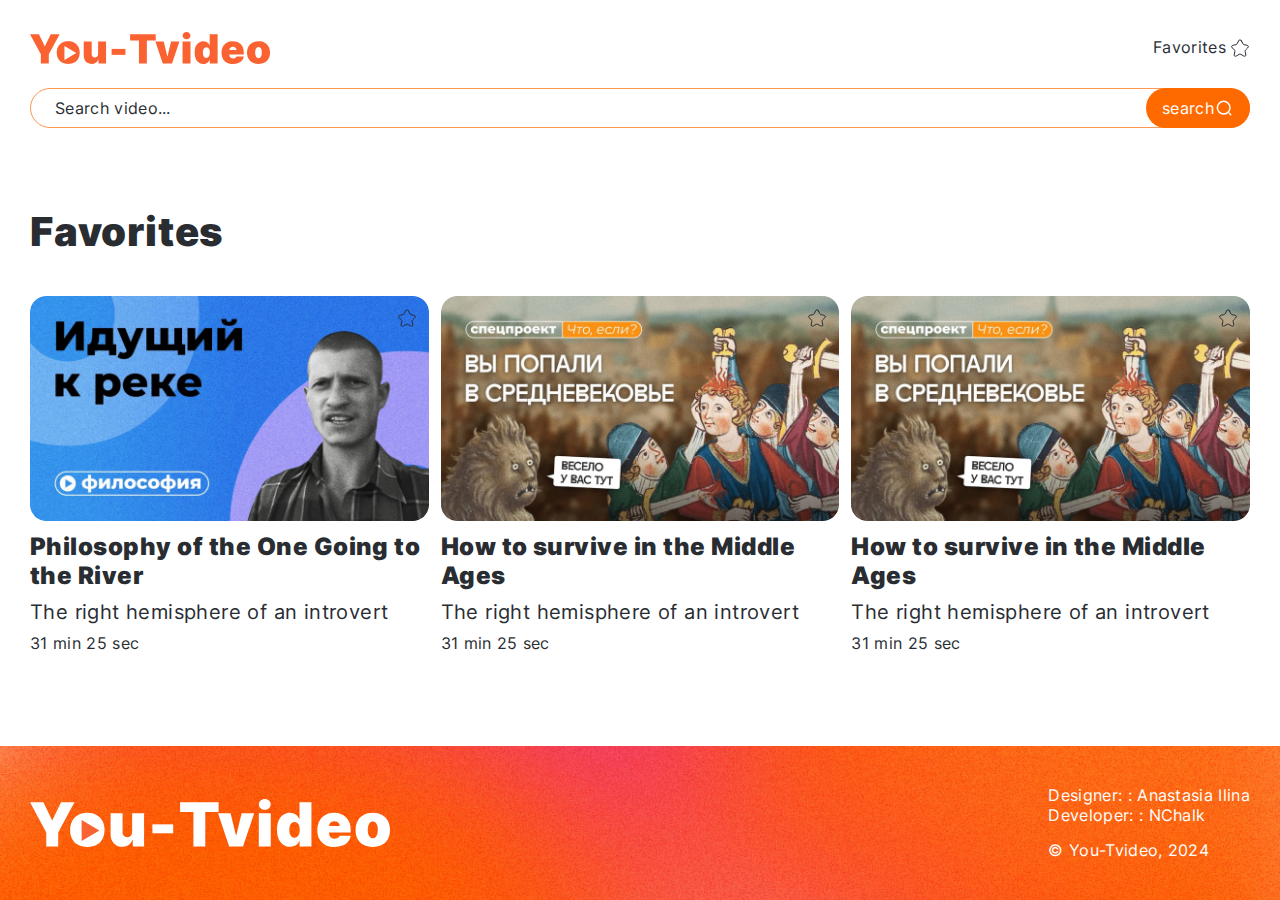
==== commit 4b3f403d: "favorites, video fix and output" ====
--- a/favorite.html
+++ b/favorite.html
@@ -7,6 +7,7 @@
     <title>YouTVideo - Comfortable video hosting for you</title>
     <link rel="stylesheet" href="css/normalize.css">
     <link rel="stylesheet" href="css/index.css">
+    <script src="/js/index.js" type="module"></script>
 </head>
 
 <body>
@@ -42,7 +43,7 @@
         </section>
         <section class="video-list">
             <div class="container">
-                <h2 class="video-list__title">Trending</h2>
+                <h2 class="video-list__title">Favorites</h2>
                 <ul class="video-list__items">
                     <li class="video-list__item">
                         <article class="video-card">
--- a/css/index.css
+++ b/css/index.css
@@ -44,6 +44,7 @@
     flex-direction: column;
     height: 100%;
   }
+
   main {
     flex-grow: 1;
   }
@@ -236,9 +237,11 @@
   }
 
   .video-list__items {
+    --grid-count: 3;
+    --grid-column-gap: 12px;
     display: grid;
-    grid-template-columns: repeat(3, 1fr);
-    gap: 40px 12px;
+    grid-template-columns: repeat(var(--grid-count), calc((100% / var(--grid-count)) - (var(--grid-column-gap) * (var(--grid-count) - 1) / var(--grid-count))));
+    gap: 40px var(--grid-column-gap);
   }
 
   .video-card {
@@ -279,7 +282,7 @@
     display: none;
   }
 
-  .video-card__favorite_active .star {
+  .video-card__favorite.active .star {
     display: block;
   }
 
@@ -362,11 +365,11 @@
     display: none;
   }
 
-  .video__link_active .video__no-favorite {
+  .video__link.active .video__no-favorite {
     display: none;
   }
 
-  .video__link_active .video__favorite {
+  .video__link.active .video__favorite {
     display: block;
   }
   .video__icon {
@@ -526,7 +529,7 @@
     }
 
     .video-list__items {
-      grid-template-columns: repeat(2, 1fr);
+      --grid-count: 2;
     }
 
     .video {
@@ -601,7 +604,7 @@
     }
 
     .video-list__items {
-      grid-template-columns: 1fr;
+      --grid-count: 1;
       gap: 20px;
     }
 
